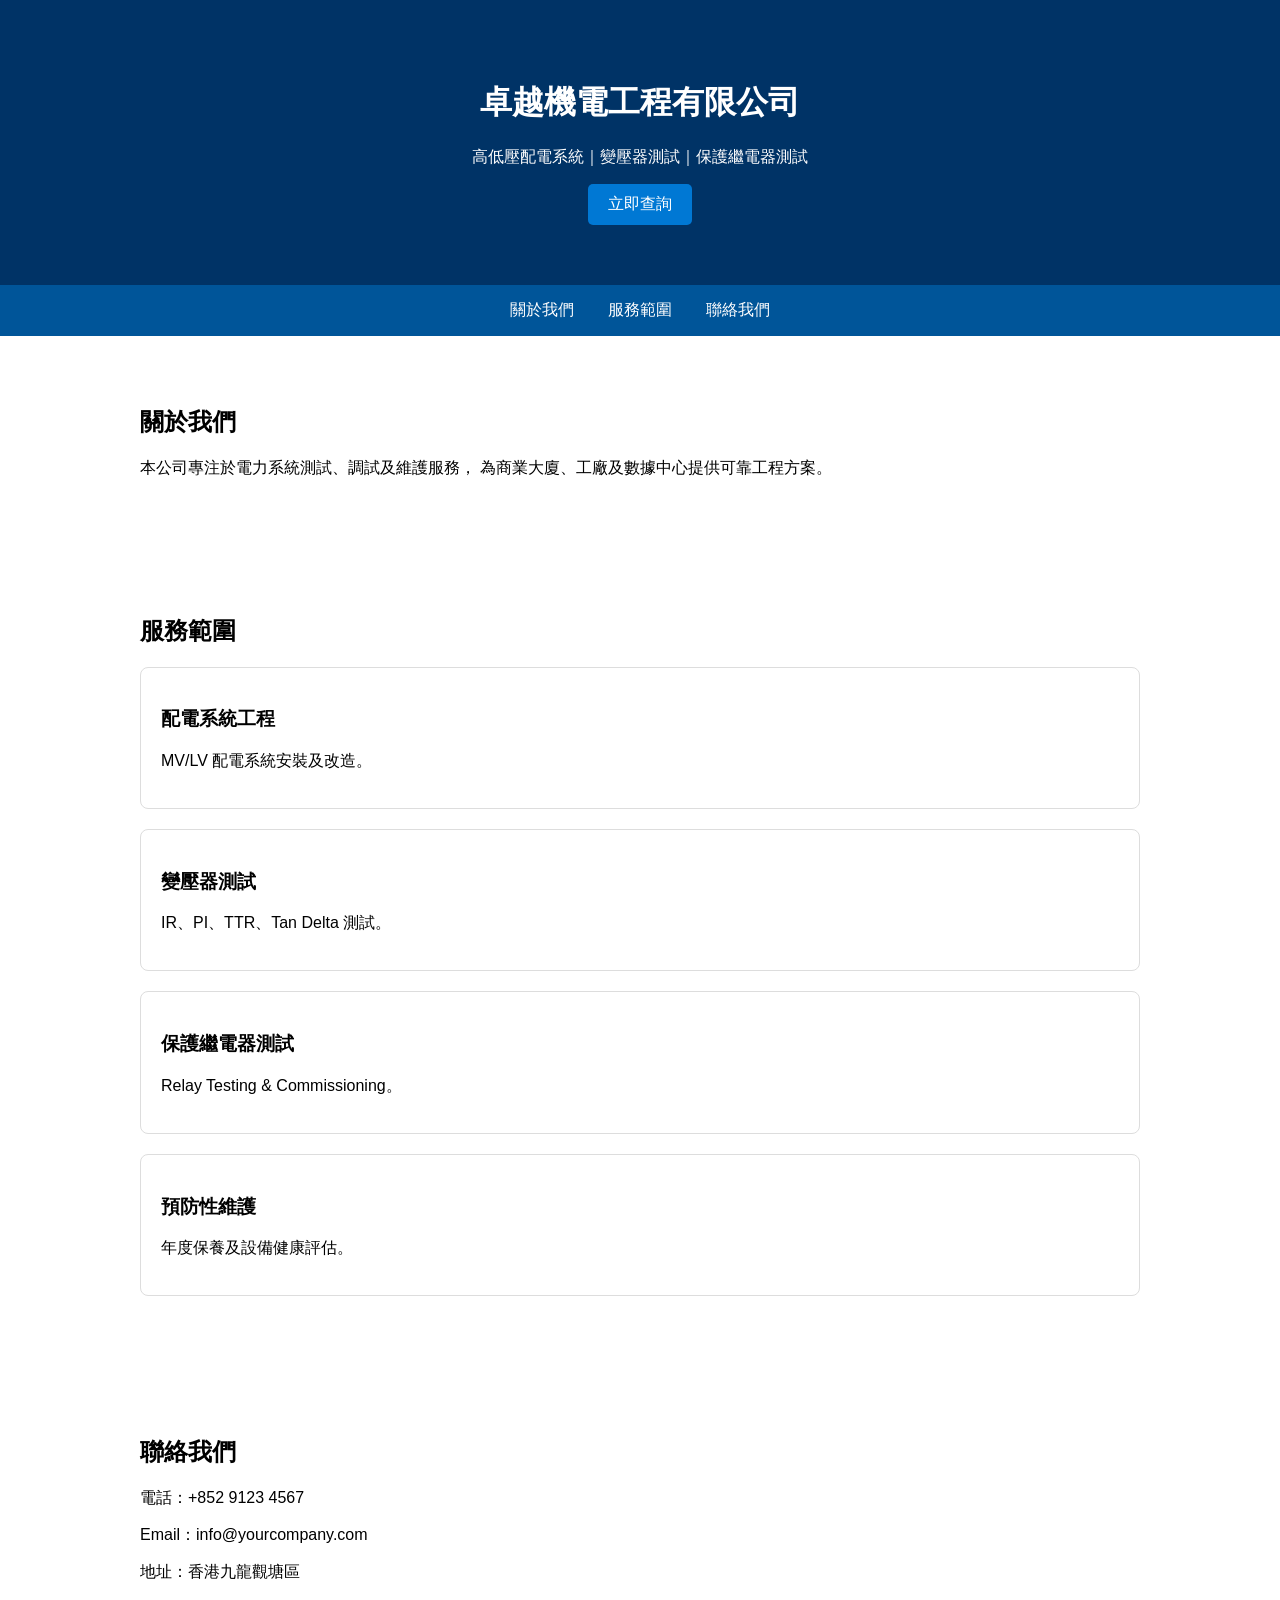
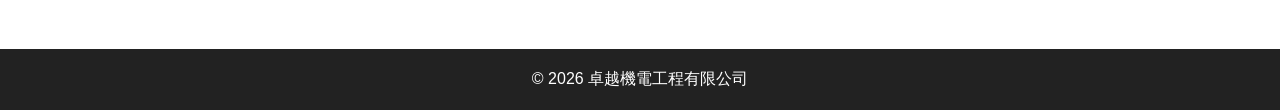
==== index.html @ 2bc701a5 "Add files via upload" ====
<!DOCTYPE html>
<html lang="zh-Hant">
<head>
<meta charset="UTF-8">
<meta name="viewport" content="width=device-width, initial-scale=1.0">

<title>卓越機電工程有限公司</title>

<style>

body{
    margin:0;
    font-family:Arial,sans-serif;
}

header{
    background:#003366;
    color:white;
    text-align:center;
    padding:60px 20px;
}

nav{
    background:#005599;
    text-align:center;
    padding:15px;
}

nav a{
    color:white;
    text-decoration:none;
    margin:0 15px;
}

section{
    padding:50px 20px;
    max-width:1000px;
    margin:auto;
}

.card{
    border:1px solid #ddd;
    border-radius:8px;
    padding:20px;
    margin-bottom:20px;
}

footer{
    background:#222;
    color:white;
    text-align:center;
    padding:20px;
}

.button{
    display:inline-block;
    background:#0078d4;
    color:white;
    padding:10px 20px;
    text-decoration:none;
    border-radius:5px;
}

</style>

</head>

<body>

<header>

<h1>卓越機電工程有限公司</h1>

<p>
高低壓配電系統｜變壓器測試｜保護繼電器測試
</p>

<a href="#contact" class="button">
立即查詢
</a>

</header>

<nav>

<a href="#about">關於我們</a>

<a href="#services">服務範圍</a>

<a href="#contact">聯絡我們</a>

</nav>

<section id="about">

<h2>關於我們</h2>

<p>
本公司專注於電力系統測試、調試及維護服務，
為商業大廈、工廠及數據中心提供可靠工程方案。
</p>

</section>

<section id="services">

<h2>服務範圍</h2>

<div class="card">
<h3>配電系統工程</h3>
<p>MV/LV 配電系統安裝及改造。</p>
</div>

<div class="card">
<h3>變壓器測試</h3>
<p>IR、PI、TTR、Tan Delta 測試。</p>
</div>

<div class="card">
<h3>保護繼電器測試</h3>
<p>Relay Testing & Commissioning。</p>
</div>

<div class="card">
<h3>預防性維護</h3>
<p>年度保養及設備健康評估。</p>
</div>

</section>

<section id="contact">

<h2>聯絡我們</h2>

<p>電話：+852 9123 4567</p>

<p>Email：info@yourcompany.com</p>

<p>地址：香港九龍觀塘區</p>

</section>

<footer>

© 2026 卓越機電工程有限公司

</footer>

</body>
</html>
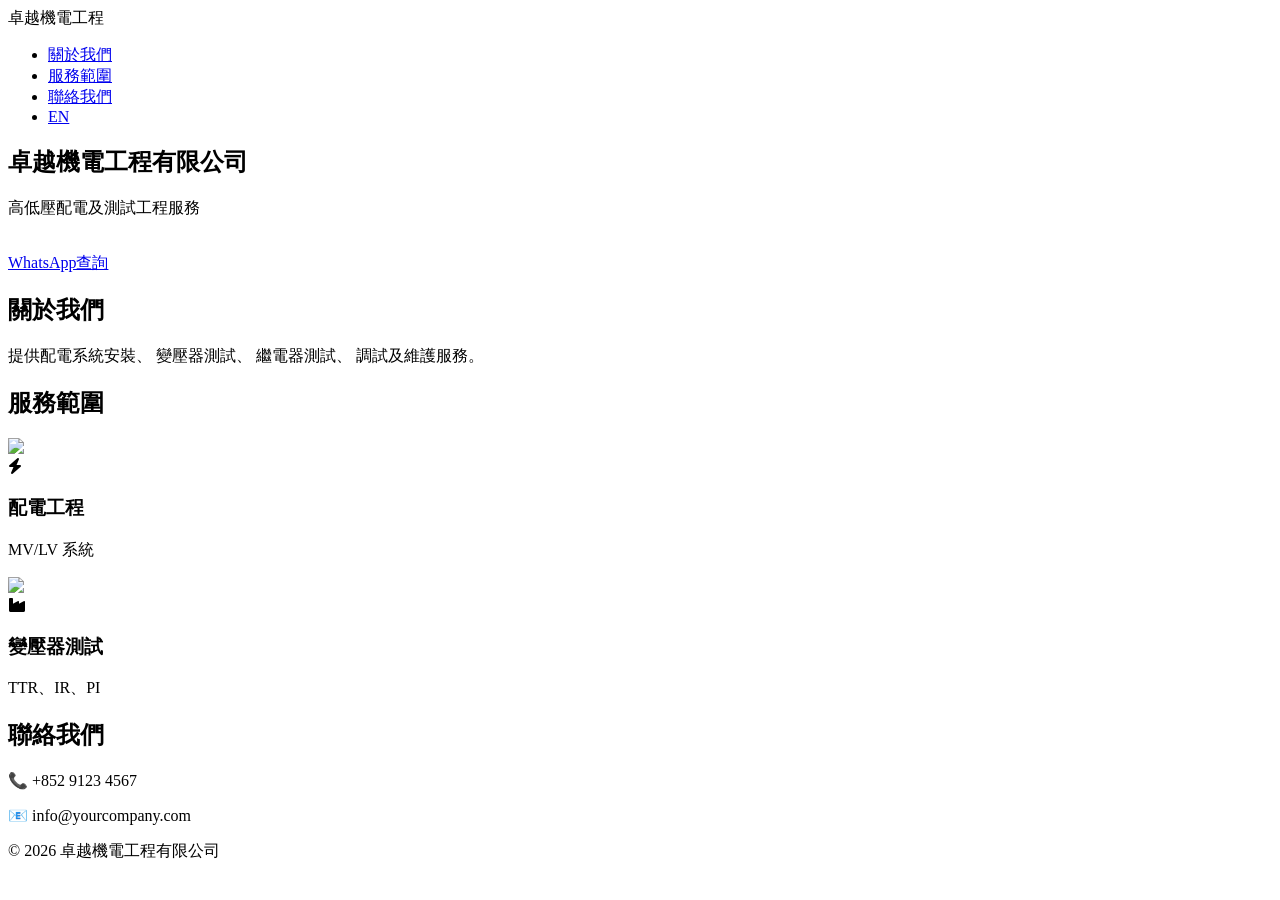
==== commit f2202588: "Add files via upload" ====
--- a/index.html
+++ b/index.html
@@ -1,146 +1,156 @@
 <!DOCTYPE html>
-<html lang="zh-Hant">
+<html lang="zh-Hant-HK">
+
 <head>
+
 <meta charset="UTF-8">
-<meta name="viewport" content="width=device-width, initial-scale=1.0">
+<meta name="viewport" content="width=device-width,initial-scale=1">
 
 <title>卓越機電工程有限公司</title>
 
-<style>
+<link rel="stylesheet" href="../css/style.css">
 
-body{
-    margin:0;
-    font-family:Arial,sans-serif;
-}
-
-header{
-    background:#003366;
-    color:white;
-    text-align:center;
-    padding:60px 20px;
-}
-
-nav{
-    background:#005599;
-    text-align:center;
-    padding:15px;
-}
-
-nav a{
-    color:white;
-    text-decoration:none;
-    margin:0 15px;
-}
-
-section{
-    padding:50px 20px;
-    max-width:1000px;
-    margin:auto;
-}
-
-.card{
-    border:1px solid #ddd;
-    border-radius:8px;
-    padding:20px;
-    margin-bottom:20px;
-}
-
-footer{
-    background:#222;
-    color:white;
-    text-align:center;
-    padding:20px;
-}
-
-.button{
-    display:inline-block;
-    background:#0078d4;
-    color:white;
-    padding:10px 20px;
-    text-decoration:none;
-    border-radius:5px;
-}
-
-</style>
+<link rel="stylesheet"
+href="https://cdnjs.cloudflare.com/ajax/libs/font-awesome/6.5.1/css/all.min.css">
 
 </head>
 
 <body>
 
-<header>
+<nav class="navbar">
 
-<h1>卓越機電工程有限公司</h1>
+<div class="logo">
+卓越機電工程
+</div>
 
-<p>
-高低壓配電系統｜變壓器測試｜保護繼電器測試
-</p>
+<ul class="nav-menu">
 
-<a href="#contact" class="button">
-立即查詢
-</a>
+<li><a href="#about">關於我們</a></li>
+<li><a href="#services">服務範圍</a></li>
+<li><a href="#contact">聯絡我們</a></li>
 
-</header>
+<li>
+<a href="../en/">EN</a>
+</li>
 
-<nav>
-
-<a href="#about">關於我們</a>
-
-<a href="#services">服務範圍</a>
-
-<a href="#contact">聯絡我們</a>
+</ul>
 
 </nav>
 
-<section id="about">
+<section class="hero">
 
-<h2>關於我們</h2>
+<div>
+
+<h1>
+卓越機電工程有限公司
+</h1>
 
 <p>
-本公司專注於電力系統測試、調試及維護服務，
-為商業大廈、工廠及數據中心提供可靠工程方案。
+高低壓配電及測試工程服務
+</p>
+
+<br>
+
+<a
+class="btn"
+href="https://wa.me/85291234567">
+
+WhatsApp查詢
+
+</a>
+
+</div>
+
+</section>
+
+<section class="section" id="about">
+
+<h2 class="section-title">
+關於我們
+</h2>
+
+<p>
+提供配電系統安裝、
+變壓器測試、
+繼電器測試、
+調試及維護服務。
 </p>
 
 </section>
 
-<section id="services">
+<section class="section" id="services">
 
-<h2>服務範圍</h2>
+<h2 class="section-title">
+服務範圍
+</h2>
 
-<div class="card">
-<h3>配電系統工程</h3>
-<p>MV/LV 配電系統安裝及改造。</p>
+<div class="services">
+
+<div class="service-card">
+
+<img
+src="../images/power.jpg"
+class="service-image">
+
+<div class="service-content">
+
+<i class="fas fa-bolt"></i>
+
+<h3>配電工程</h3>
+
+<p>MV/LV 系統</p>
+
 </div>
 
-<div class="card">
-<h3>變壓器測試</h3>
-<p>IR、PI、TTR、Tan Delta 測試。</p>
 </div>
 
-<div class="card">
-<h3>保護繼電器測試</h3>
-<p>Relay Testing & Commissioning。</p>
+<div class="service-card">
+
+<img
+src="../images/transformer.jpg"
+class="service-image">
+
+<div class="service-content">
+
+<i class="fas fa-industry"></i>
+
+<h3>變壓器測試</h3>
+
+<p>TTR、IR、PI</p>
+
 </div>
 
-<div class="card">
-<h3>預防性維護</h3>
-<p>年度保養及設備健康評估。</p>
+</div>
+
 </div>
 
 </section>
 
-<section id="contact">
+<section
+class="section"
+id="contact">
 
-<h2>聯絡我們</h2>
+<h2 class="section-title">
 
-<p>電話：+852 9123 4567</p>
+聯絡我們
 
-<p>Email：info@yourcompany.com</p>
+</h2>
 
-<p>地址：香港九龍觀塘區</p>
+<p>
+
+📞 +852 9123 4567
+
+</p>
+
+<p>
+
+📧 info@yourcompany.com
+
+</p>
 
 </section>
 
-<footer>
+<footer class="footer">
 
 © 2026 卓越機電工程有限公司
 
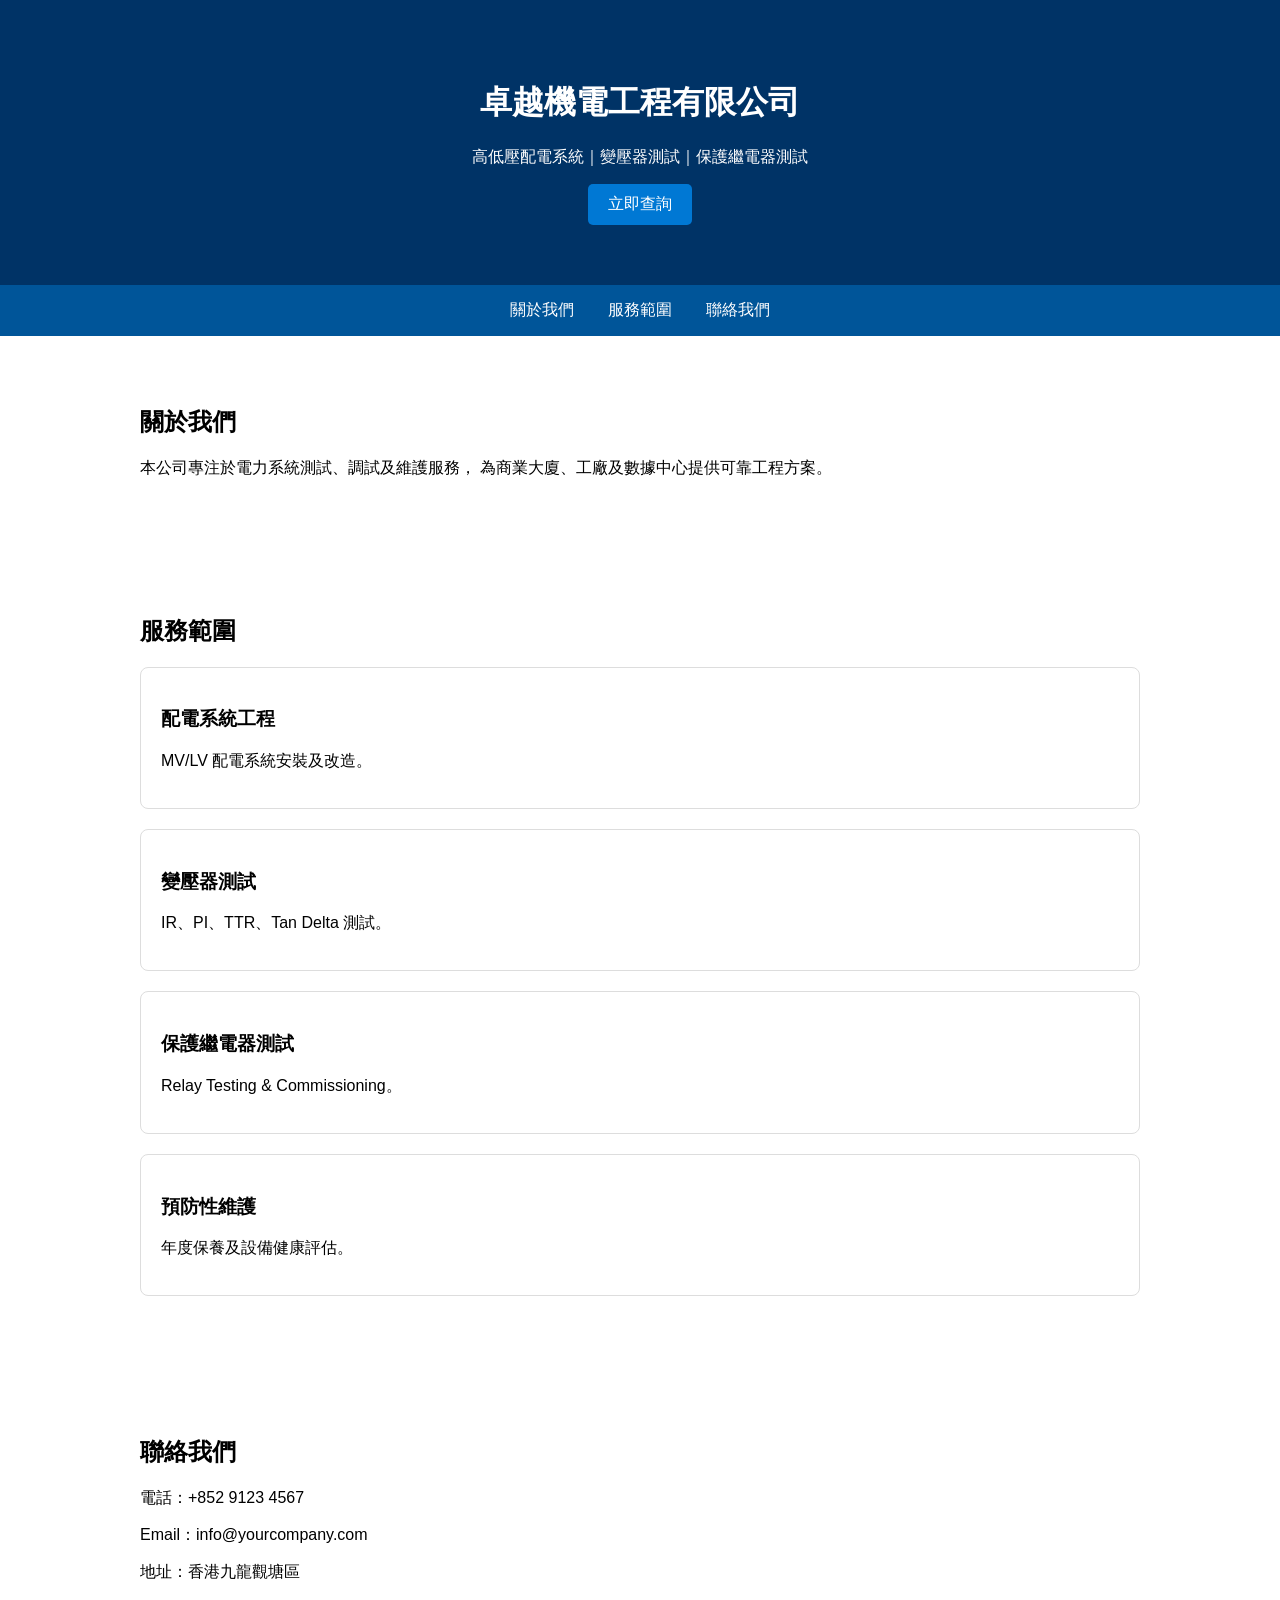
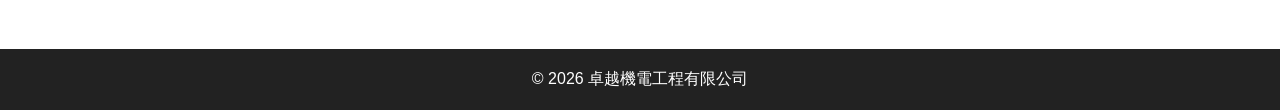
==== commit bbbf0a03: "Add files via upload" ====
--- a/index.html
+++ b/index.html
@@ -1,156 +1,146 @@
 <!DOCTYPE html>
-<html lang="zh-Hant-HK">
-
+<html lang="zh-Hant">
 <head>
-
 <meta charset="UTF-8">
-<meta name="viewport" content="width=device-width,initial-scale=1">
+<meta name="viewport" content="width=device-width, initial-scale=1.0">
 
 <title>卓越機電工程有限公司</title>
 
-<link rel="stylesheet" href="../css/style.css">
+<style>
 
-<link rel="stylesheet"
-href="https://cdnjs.cloudflare.com/ajax/libs/font-awesome/6.5.1/css/all.min.css">
+body{
+    margin:0;
+    font-family:Arial,sans-serif;
+}
+
+header{
+    background:#003366;
+    color:white;
+    text-align:center;
+    padding:60px 20px;
+}
+
+nav{
+    background:#005599;
+    text-align:center;
+    padding:15px;
+}
+
+nav a{
+    color:white;
+    text-decoration:none;
+    margin:0 15px;
+}
+
+section{
+    padding:50px 20px;
+    max-width:1000px;
+    margin:auto;
+}
+
+.card{
+    border:1px solid #ddd;
+    border-radius:8px;
+    padding:20px;
+    margin-bottom:20px;
+}
+
+footer{
+    background:#222;
+    color:white;
+    text-align:center;
+    padding:20px;
+}
+
+.button{
+    display:inline-block;
+    background:#0078d4;
+    color:white;
+    padding:10px 20px;
+    text-decoration:none;
+    border-radius:5px;
+}
+
+</style>
 
 </head>
 
 <body>
 
-<nav class="navbar">
+<header>
 
-<div class="logo">
-卓越機電工程
-</div>
+<h1>卓越機電工程有限公司</h1>
 
-<ul class="nav-menu">
+<p>
+高低壓配電系統｜變壓器測試｜保護繼電器測試
+</p>
 
-<li><a href="#about">關於我們</a></li>
-<li><a href="#services">服務範圍</a></li>
-<li><a href="#contact">聯絡我們</a></li>
+<a href="#contact" class="button">
+立即查詢
+</a>
 
-<li>
-<a href="../en/">EN</a>
-</li>
+</header>
 
-</ul>
+<nav>
+
+<a href="#about">關於我們</a>
+
+<a href="#services">服務範圍</a>
+
+<a href="#contact">聯絡我們</a>
 
 </nav>
 
-<section class="hero">
+<section id="about">
 
-<div>
-
-<h1>
-卓越機電工程有限公司
-</h1>
+<h2>關於我們</h2>
 
 <p>
-高低壓配電及測試工程服務
+本公司專注於電力系統測試、調試及維護服務，
+為商業大廈、工廠及數據中心提供可靠工程方案。
 </p>
 
-<br>
+</section>
 
-<a
-class="btn"
-href="https://wa.me/85291234567">
+<section id="services">
 
-WhatsApp查詢
+<h2>服務範圍</h2>
 
-</a>
+<div class="card">
+<h3>配電系統工程</h3>
+<p>MV/LV 配電系統安裝及改造。</p>
+</div>
 
+<div class="card">
+<h3>變壓器測試</h3>
+<p>IR、PI、TTR、Tan Delta 測試。</p>
+</div>
+
+<div class="card">
+<h3>保護繼電器測試</h3>
+<p>Relay Testing & Commissioning。</p>
+</div>
+
+<div class="card">
+<h3>預防性維護</h3>
+<p>年度保養及設備健康評估。</p>
 </div>
 
 </section>
 
-<section class="section" id="about">
+<section id="contact">
 
-<h2 class="section-title">
-關於我們
-</h2>
+<h2>聯絡我們</h2>
 
-<p>
-提供配電系統安裝、
-變壓器測試、
-繼電器測試、
-調試及維護服務。
-</p>
+<p>電話：+852 9123 4567</p>
+
+<p>Email：info@yourcompany.com</p>
+
+<p>地址：香港九龍觀塘區</p>
 
 </section>
 
-<section class="section" id="services">
-
-<h2 class="section-title">
-服務範圍
-</h2>
-
-<div class="services">
-
-<div class="service-card">
-
-<img
-src="../images/power.jpg"
-class="service-image">
-
-<div class="service-content">
-
-<i class="fas fa-bolt"></i>
-
-<h3>配電工程</h3>
-
-<p>MV/LV 系統</p>
-
-</div>
-
-</div>
-
-<div class="service-card">
-
-<img
-src="../images/transformer.jpg"
-class="service-image">
-
-<div class="service-content">
-
-<i class="fas fa-industry"></i>
-
-<h3>變壓器測試</h3>
-
-<p>TTR、IR、PI</p>
-
-</div>
-
-</div>
-
-</div>
-
-</section>
-
-<section
-class="section"
-id="contact">
-
-<h2 class="section-title">
-
-聯絡我們
-
-</h2>
-
-<p>
-
-📞 +852 9123 4567
-
-</p>
-
-<p>
-
-📧 info@yourcompany.com
-
-</p>
-
-</section>
-
-<footer class="footer">
+<footer>
 
 © 2026 卓越機電工程有限公司
 
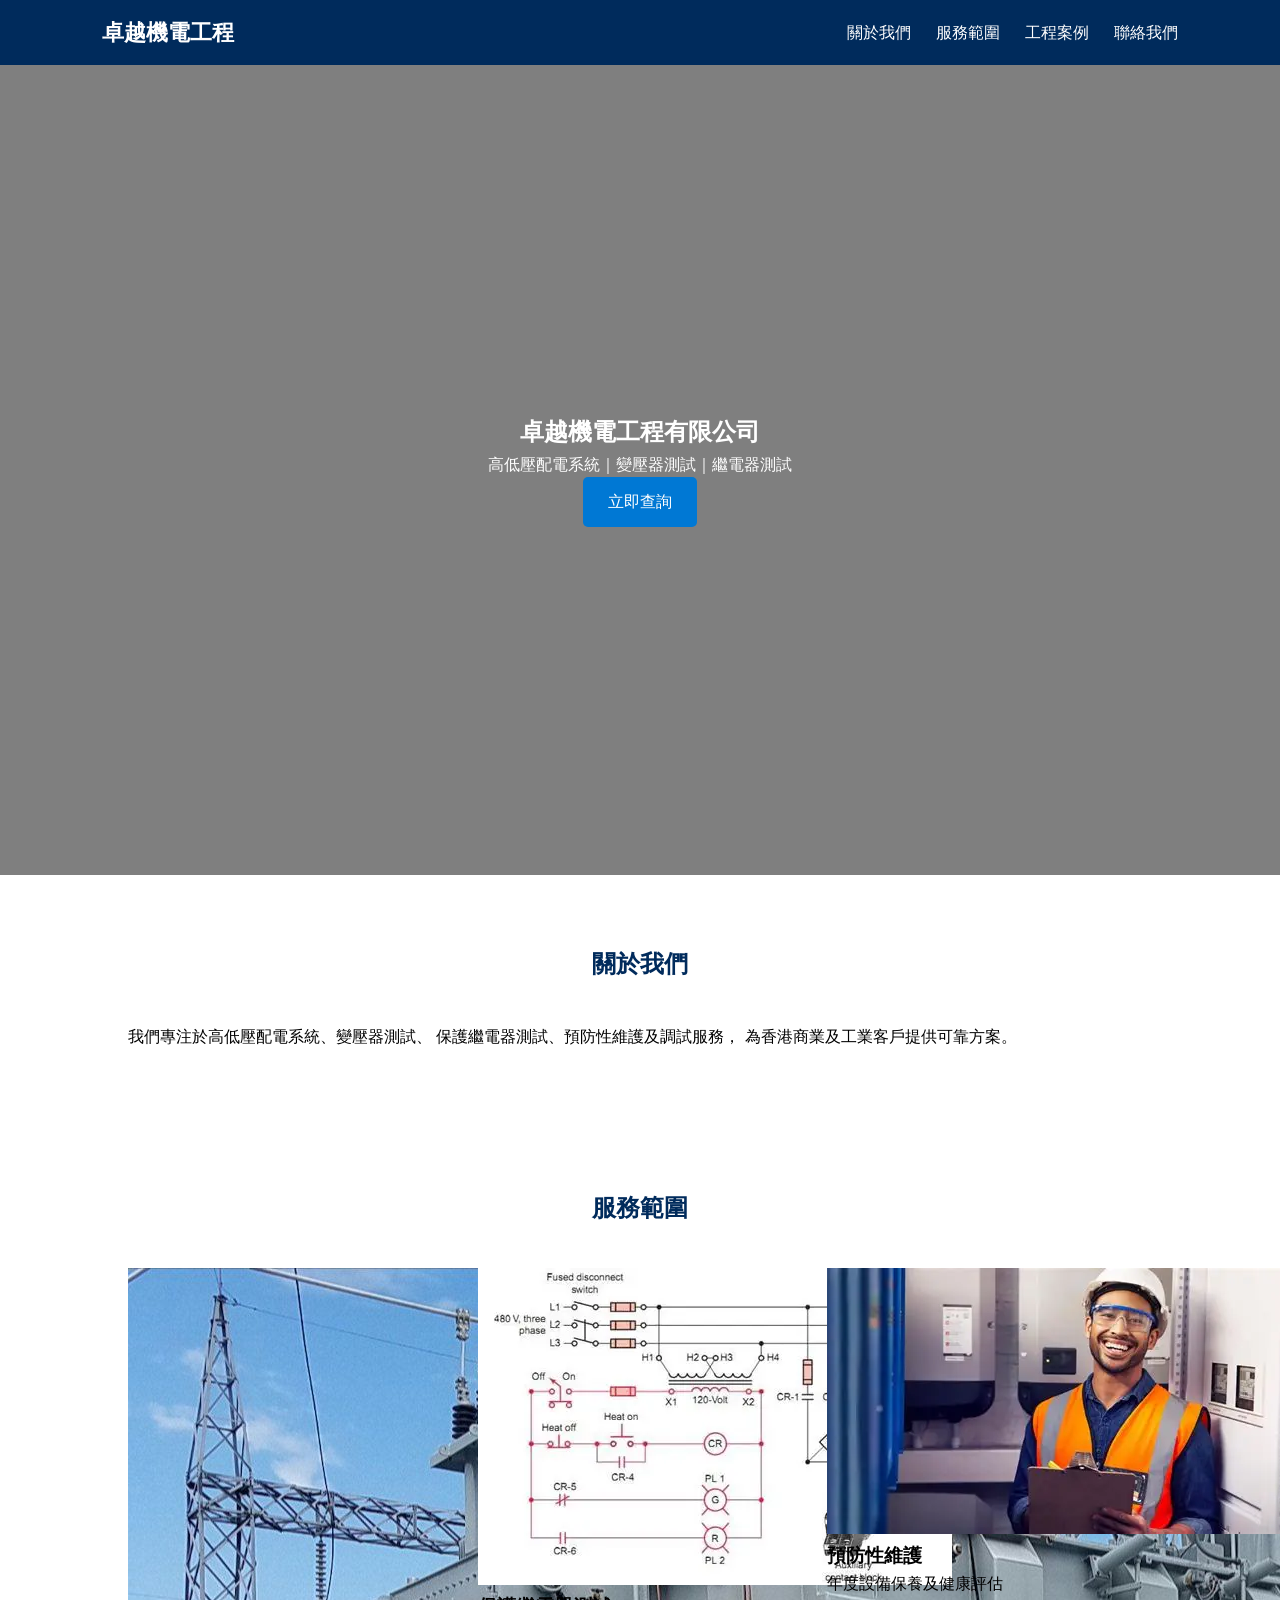
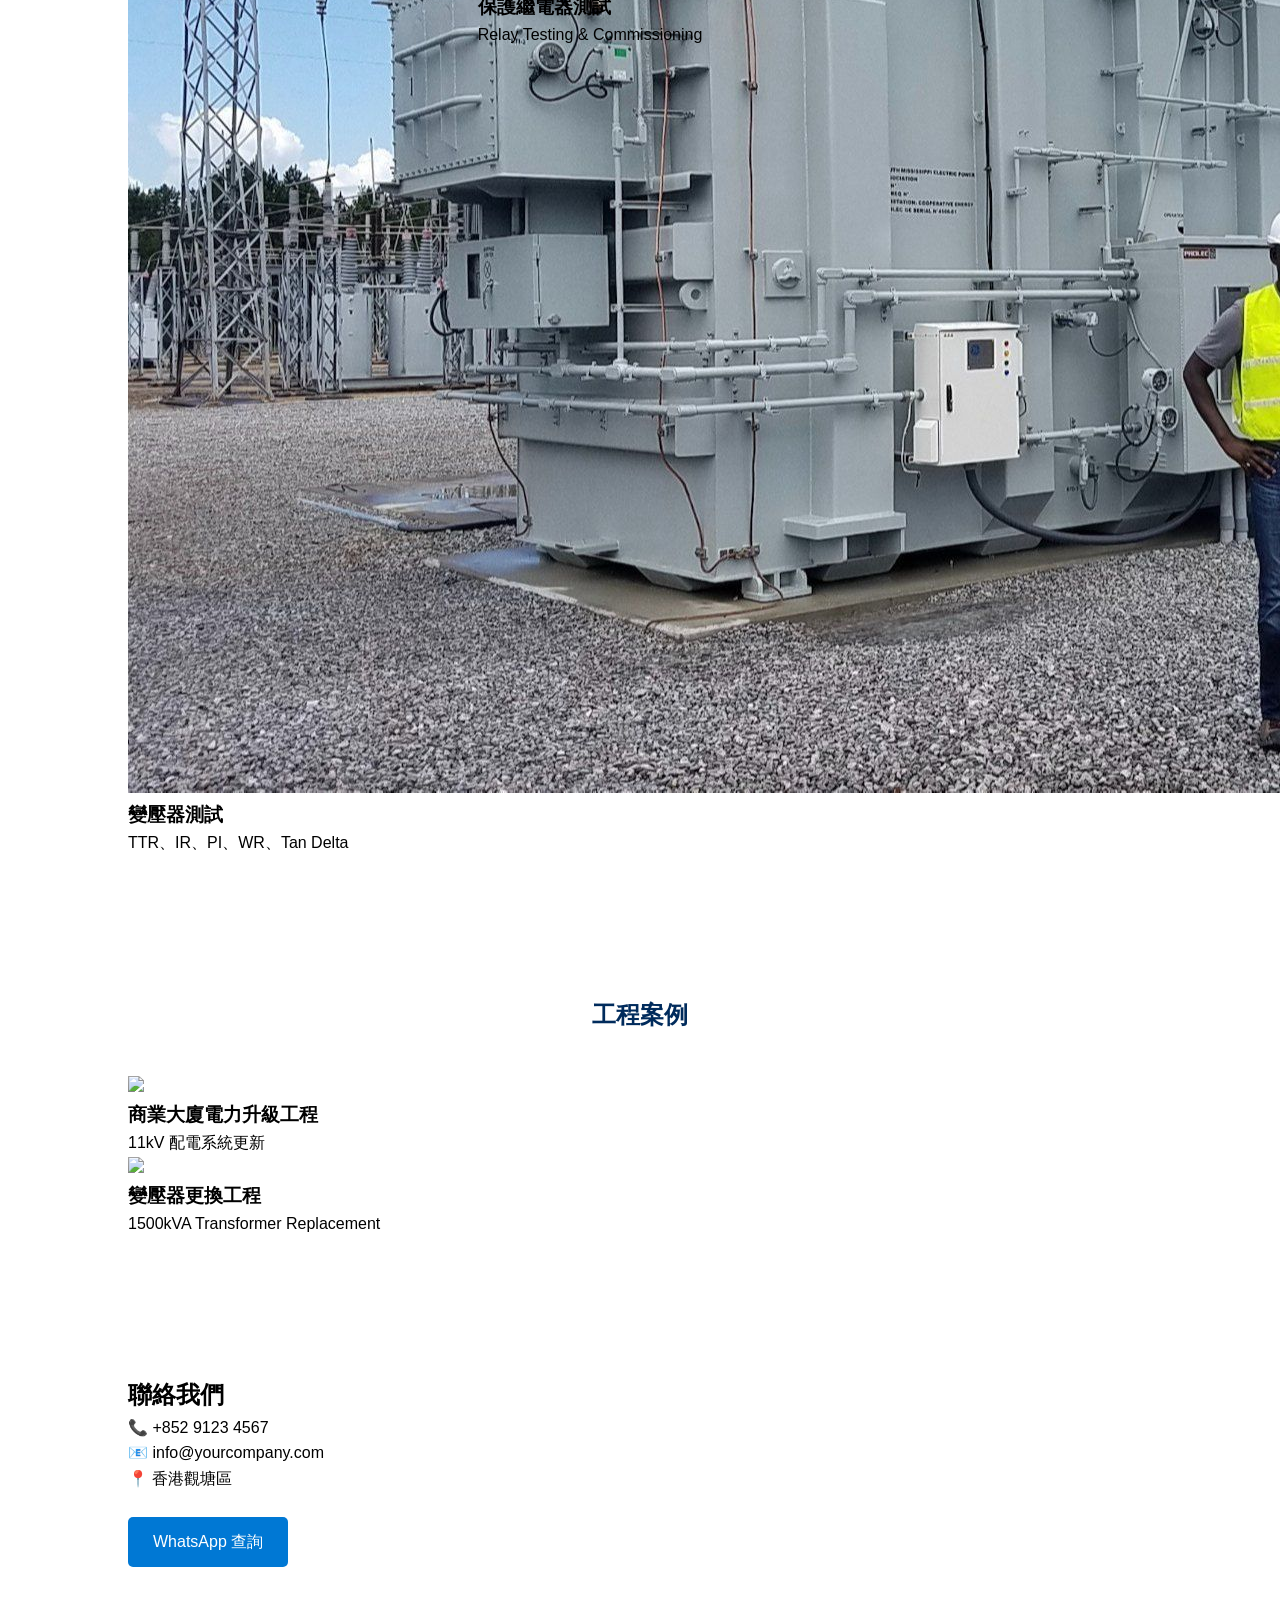
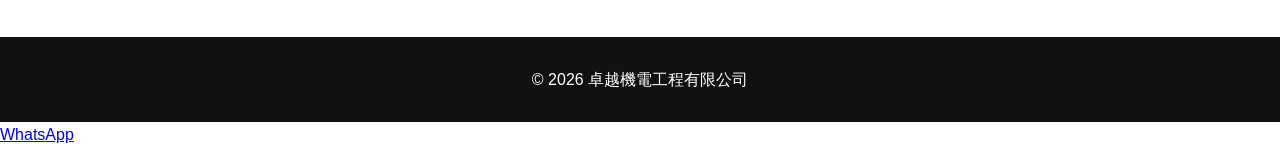
==== commit 9dc254a5: "Update index.html" ====
--- a/index.html
+++ b/index.html
@@ -6,145 +6,205 @@
 
 <title>卓越機電工程有限公司</title>
 
-<style>
-
-body{
-    margin:0;
-    font-family:Arial,sans-serif;
-}
-
-header{
-    background:#003366;
-    color:white;
-    text-align:center;
-    padding:60px 20px;
-}
-
-nav{
-    background:#005599;
-    text-align:center;
-    padding:15px;
-}
-
-nav a{
-    color:white;
-    text-decoration:none;
-    margin:0 15px;
-}
-
-section{
-    padding:50px 20px;
-    max-width:1000px;
-    margin:auto;
-}
-
-.card{
-    border:1px solid #ddd;
-    border-radius:8px;
-    padding:20px;
-    margin-bottom:20px;
-}
-
-footer{
-    background:#222;
-    color:white;
-    text-align:center;
-    padding:20px;
-}
-
-.button{
-    display:inline-block;
-    background:#0078d4;
-    color:white;
-    padding:10px 20px;
-    text-decoration:none;
-    border-radius:5px;
-}
-
-</style>
+<link rel="stylesheet" href="css/style.css">
 
 </head>
 
 <body>
 
-<header>
-
-<h1>卓越機電工程有限公司</h1>
-
-<p>
-高低壓配電系統｜變壓器測試｜保護繼電器測試
-</p>
-
-<a href="#contact" class="button">
+<nav class="navbar">
+
+<div class="logo">
+卓越機電工程
+</div>
+
+<ul class="nav-menu">
+
+<li><a href="#about">關於我們</a></li>
+<li><a href="#services">服務範圍</a></li>
+<li><a href="#projects">工程案例</a></li>
+<li><a href="#contact">聯絡我們</a></li>
+
+</ul>
+
+</nav>
+
+<section class="hero">
+
+<div>
+
+<h1>
+卓越機電工程有限公司
+</h1>
+
+<p>
+高低壓配電系統｜變壓器測試｜繼電器測試
+</p>
+
+<a href="#contact" class="btn">
 立即查詢
 </a>
 
-</header>
-
-<nav>
-
-<a href="#about">關於我們</a>
-
-<a href="#services">服務範圍</a>
-
-<a href="#contact">聯絡我們</a>
-
-</nav>
-
-<section id="about">
-
-<h2>關於我們</h2>
-
-<p>
-本公司專注於電力系統測試、調試及維護服務，
-為商業大廈、工廠及數據中心提供可靠工程方案。
-</p>
-
-</section>
-
-<section id="services">
-
-<h2>服務範圍</h2>
+</div>
+
+</section>
+
+<section class="section" id="about">
+
+<h2 class="section-title">
+關於我們
+</h2>
+
+<p>
+我們專注於高低壓配電系統、變壓器測試、
+保護繼電器測試、預防性維護及調試服務，
+為香港商業及工業客戶提供可靠方案。
+</p>
+
+</section>
+
+<section class="section" id="services">
+
+<h2 class="section-title">
+服務範圍
+</h2>
+
+<div class="services">
 
 <div class="card">
-<h3>配電系統工程</h3>
-<p>MV/LV 配電系統安裝及改造。</p>
+
+<img src="images/transformer.jpg">
+
+<div class="card-content">
+
+<h3>變壓器測試</h3>
+
+<p>
+TTR、IR、PI、WR、Tan Delta
+</p>
+
+</div>
+
 </div>
 
 <div class="card">
-<h3>變壓器測試</h3>
-<p>IR、PI、TTR、Tan Delta 測試。</p>
+
+<img src="images/relay.jpg">
+
+<div class="card-content">
+
+<h3>保護繼電器測試</h3>
+
+<p>
+Relay Testing & Commissioning
+</p>
+
+</div>
+
 </div>
 
 <div class="card">
-<h3>保護繼電器測試</h3>
-<p>Relay Testing & Commissioning。</p>
-</div>
-
-<div class="card">
+
+<img src="images/maintenance.jpg">
+
+<div class="card-content">
+
 <h3>預防性維護</h3>
-<p>年度保養及設備健康評估。</p>
-</div>
-
-</section>
-
-<section id="contact">
-
-<h2>聯絡我們</h2>
-
-<p>電話：+852 9123 4567</p>
-
-<p>Email：info@yourcompany.com</p>
-
-<p>地址：香港九龍觀塘區</p>
-
-</section>
-
-<footer>
+
+<p>
+年度設備保養及健康評估
+</p>
+
+</div>
+
+</div>
+
+</div>
+
+</section>
+
+<section class="section" id="projects">
+
+<h2 class="section-title">
+
+工程案例
+
+</h2>
+
+<div class="projects">
+
+<div class="project">
+
+<img src="images/project1.jpg">
+
+<div class="project-content">
+
+<h3>商業大廈電力升級工程</h3>
+
+<p>
+11kV 配電系統更新
+</p>
+
+</div>
+
+</div>
+
+<div class="project">
+
+<img src="images/project2.jpg">
+
+<div class="project-content">
+
+<h3>變壓器更換工程</h3>
+
+<p>
+1500kVA Transformer Replacement
+</p>
+
+</div>
+
+</div>
+
+</div>
+
+</section>
+
+<section class="section contact" id="contact">
+
+<h2>
+聯絡我們
+</h2>
+
+<p>📞 +852 9123 4567</p>
+
+<p>📧 info@yourcompany.com</p>
+
+<p>📍 香港觀塘區</p>
+
+<br>
+
+<a href="https://wa.me/85291234567"
+class="btn">
+
+WhatsApp 查詢
+
+</a>
+
+</section>
+
+<footer class="footer">
 
 © 2026 卓越機電工程有限公司
 
 </footer>
 
+<a
+class="whatsapp"
+href="https://wa.me/85291234567">
+
+WhatsApp
+
+</a>
+
 </body>
-</html>+</html>
--- a/css/style.css
+++ b/css/style.css
@@ -0,0 +1,134 @@
+*{
+    margin:0;
+    padding:0;
+    box-sizing:border-box;
+}
+
+html{
+    scroll-behavior:smooth;
+}
+
+body{
+    font-family:Arial,sans-serif;
+    line-height:1.6;
+}
+
+.navbar{
+    background:#002B5C;
+    color:white;
+    padding:15px 8%;
+    display:flex;
+    justify-content:space-between;
+    align-items:center;
+}
+
+.logo{
+    font-size:22px;
+    font-weight:bold;
+}
+
+.nav-menu{
+    display:flex;
+    list-style:none;
+}
+
+.nav-menu li{
+    margin-left:25px;
+}
+
+.nav-menu a{
+    color:white;
+    text-decoration:none;
+}
+
+.hero{
+    height:90vh;
+    background:
+    linear-gradient(rgba(0,0,0,.5),
+    rgba(0,0,0,.5)),
+    url("../images/banner.jpg");
+
+    background-size:cover;
+    background-position:center;
+
+    display:flex;
+    justify-content:center;
+    align-items:center;
+    text-align:center;
+
+    color:white;
+}
+
+.section{
+    padding:70px 10%;
+}
+
+.section-title{
+    text-align:center;
+    margin-bottom:40px;
+    color:#002B5C;
+}
+
+.services{
+    display:grid;
+    grid-template-columns:
+    repeat(auto-fit,minmax(280px,1fr));
+
+    gap:25px;
+}
+
+.service-card{
+
+    background:white;
+
+    border-radius:10px;
+
+    overflow:hidden;
+
+    box-shadow:0 3px 10px rgba(0,0,0,.1);
+
+}
+
+.service-image{
+
+    width:100%;
+    height:180px;
+
+    object-fit:cover;
+
+}
+
+.service-content{
+
+    padding:20px;
+    text-align:center;
+
+}
+
+.footer{
+
+    background:#111;
+
+    color:white;
+
+    text-align:center;
+
+    padding:30px;
+
+}
+
+.btn{
+
+    display:inline-block;
+
+    background:#0078D4;
+
+    color:white;
+
+    padding:12px 25px;
+
+    text-decoration:none;
+
+    border-radius:5px;
+
+}
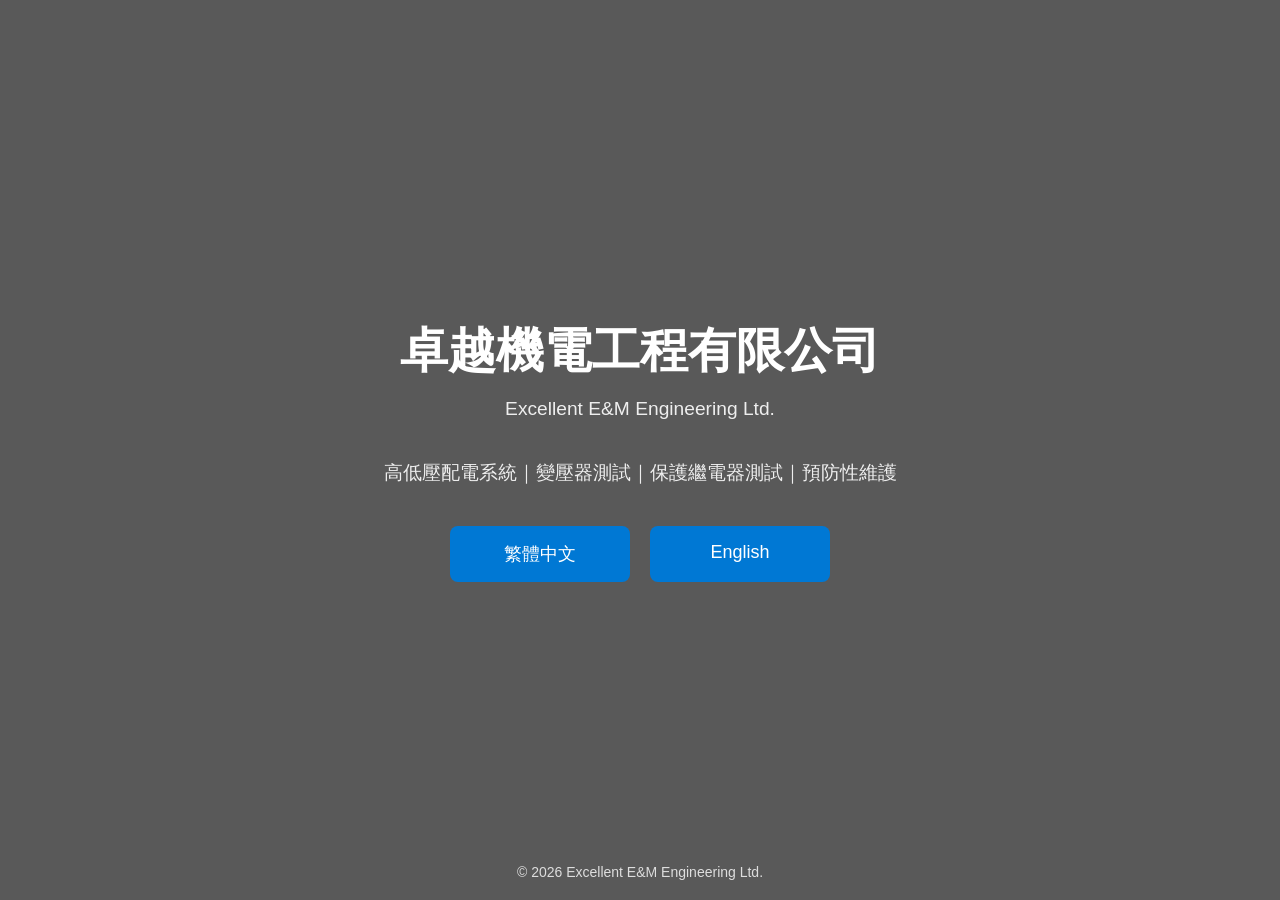
==== commit 4718a0f9: "Revise index.html for improved structure and content Updated the HTML structure and content to inclu" ====
--- a/index.html
+++ b/index.html
@@ -1,210 +1,189 @@
 <!DOCTYPE html>
-<html lang="zh-Hant">
+<html lang="zh-Hant-HK">
+
 <head>
+
 <meta charset="UTF-8">
 <meta name="viewport" content="width=device-width, initial-scale=1.0">
 
-<title>卓越機電工程有限公司</title>
+<title>卓越機電工程有限公司 | Excellent E&M Engineering Ltd.</title>
 
-<link rel="stylesheet" href="css/style.css">
+<meta name="description"
+content="香港電力及機電工程服務，包括高低壓配電系統、變壓器測試、保護繼電器測試及預防性維護。">
+
+<style>
+
+*{
+    margin:0;
+    padding:0;
+    box-sizing:border-box;
+}
+
+body{
+
+    font-family:"Microsoft JhengHei",Arial,sans-serif;
+
+    background:
+    linear-gradient(
+        rgba(0,0,0,.65),
+        rgba(0,0,0,.65)
+    ),
+    url("images/banner.jpg");
+
+    background-size:cover;
+    background-position:center;
+
+    height:100vh;
+
+    display:flex;
+    justify-content:center;
+    align-items:center;
+
+    text-align:center;
+
+    color:white;
+
+}
+
+.container{
+
+    max-width:700px;
+
+    padding:40px;
+
+}
+
+.logo{
+
+    font-size:3rem;
+    font-weight:700;
+
+    margin-bottom:15px;
+
+}
+
+.subtitle{
+
+    font-size:1.2rem;
+
+    margin-bottom:40px;
+
+    opacity:.9;
+
+}
+
+.language-buttons{
+
+    display:flex;
+    justify-content:center;
+    gap:20px;
+
+    flex-wrap:wrap;
+
+}
+
+.btn{
+
+    display:inline-block;
+
+    min-width:180px;
+
+    padding:16px 32px;
+
+    border-radius:8px;
+
+    background:#0078d4;
+
+    color:white;
+
+    text-decoration:none;
+
+    font-size:18px;
+
+    transition:.3s;
+
+}
+
+.btn:hover{
+
+    background:#005ea6;
+
+    transform:translateY(-3px);
+
+}
+
+.footer{
+
+    position:fixed;
+
+    bottom:20px;
+
+    left:0;
+
+    width:100%;
+
+    text-align:center;
+
+    font-size:14px;
+
+    opacity:.8;
+
+}
+
+@media(max-width:768px){
+
+    .logo{
+        font-size:2rem;
+    }
+
+    .subtitle{
+        font-size:1rem;
+    }
+
+    .btn{
+        width:220px;
+    }
+
+}
+
+</style>
 
 </head>
 
 <body>
 
-<nav class="navbar">
+<div class="container">
 
-<div class="logo">
-卓越機電工程
-</div>
+    <div class="logo">
+        卓越機電工程有限公司
+    </div>
 
-<ul class="nav-menu">
+    <div class="subtitle">
+        Excellent E&M Engineering Ltd.
+    </div>
 
-<li><a href="#about">關於我們</a></li>
-<li><a href="#services">服務範圍</a></li>
-<li><a href="#projects">工程案例</a></li>
-<li><a href="#contact">聯絡我們</a></li>
+    <div class="subtitle">
+        高低壓配電系統｜變壓器測試｜保護繼電器測試｜預防性維護
+    </div>
 
-</ul>
+    <div class="language-buttons">
 
-</nav>
+        <a class="btn" href="zh/">
+            繁體中文
+        </a>
 
-<section class="hero">
+        <a class="btn" href="en/">
+            English
+        </a>
 
-<div>
-
-<h1>
-卓越機電工程有限公司
-</h1>
-
-<p>
-高低壓配電系統｜變壓器測試｜繼電器測試
-</p>
-
-<a href="#contact" class="btn">
-立即查詢
-</a>
+    </div>
 
 </div>
 
-</section>
-
-<section class="section" id="about">
-
-<h2 class="section-title">
-關於我們
-</h2>
-
-<p>
-我們專注於高低壓配電系統、變壓器測試、
-保護繼電器測試、預防性維護及調試服務，
-為香港商業及工業客戶提供可靠方案。
-</p>
-
-</section>
-
-<section class="section" id="services">
-
-<h2 class="section-title">
-服務範圍
-</h2>
-
-<div class="services">
-
-<div class="card">
-
-<img src="images/transformer.jpg">
-
-<div class="card-content">
-
-<h3>變壓器測試</h3>
-
-<p>
-TTR、IR、PI、WR、Tan Delta
-</p>
-
+<div class="footer">
+    © 2026 Excellent E&M Engineering Ltd.
 </div>
 
-</div>
+</body>
 
-<div class="card">
-
-<img src="images/relay.jpg">
-
-<div class="card-content">
-
-<h3>保護繼電器測試</h3>
-
-<p>
-Relay Testing & Commissioning
-</p>
-
-</div>
-
-</div>
-
-<div class="card">
-
-<img src="images/maintenance.jpg">
-
-<div class="card-content">
-
-<h3>預防性維護</h3>
-
-<p>
-年度設備保養及健康評估
-</p>
-
-</div>
-
-</div>
-
-</div>
-
-</section>
-
-<section class="section" id="projects">
-
-<h2 class="section-title">
-
-工程案例
-
-</h2>
-
-<div class="projects">
-
-<div class="project">
-
-<img src="images/project1.jpg">
-
-<div class="project-content">
-
-<h3>商業大廈電力升級工程</h3>
-
-<p>
-11kV 配電系統更新
-</p>
-
-</div>
-
-</div>
-
-<div class="project">
-
-<img src="images/project2.jpg">
-
-<div class="project-content">
-
-<h3>變壓器更換工程</h3>
-
-<p>
-1500kVA Transformer Replacement
-</p>
-
-</div>
-
-</div>
-
-</div>
-
-</section>
-
-<section class="section contact" id="contact">
-
-<h2>
-聯絡我們
-</h2>
-
-<p>📞 +852 9123 4567</p>
-
-<p>📧 info@yourcompany.com</p>
-
-<p>📍 香港觀塘區</p>
-
-<br>
-
-<a href="https://wa.me/85291234567"
-class="btn">
-
-WhatsApp 查詢
-
-</a>
-
-</section>
-
-<footer class="footer">
-
-© 2026 卓越機電工程有限公司
-
-</footer>
-
-<a
-class="whatsapp"
-href="https://wa.me/85291234567">
-
-WhatsApp
-
-</a>
-
-</body>
 </html>
